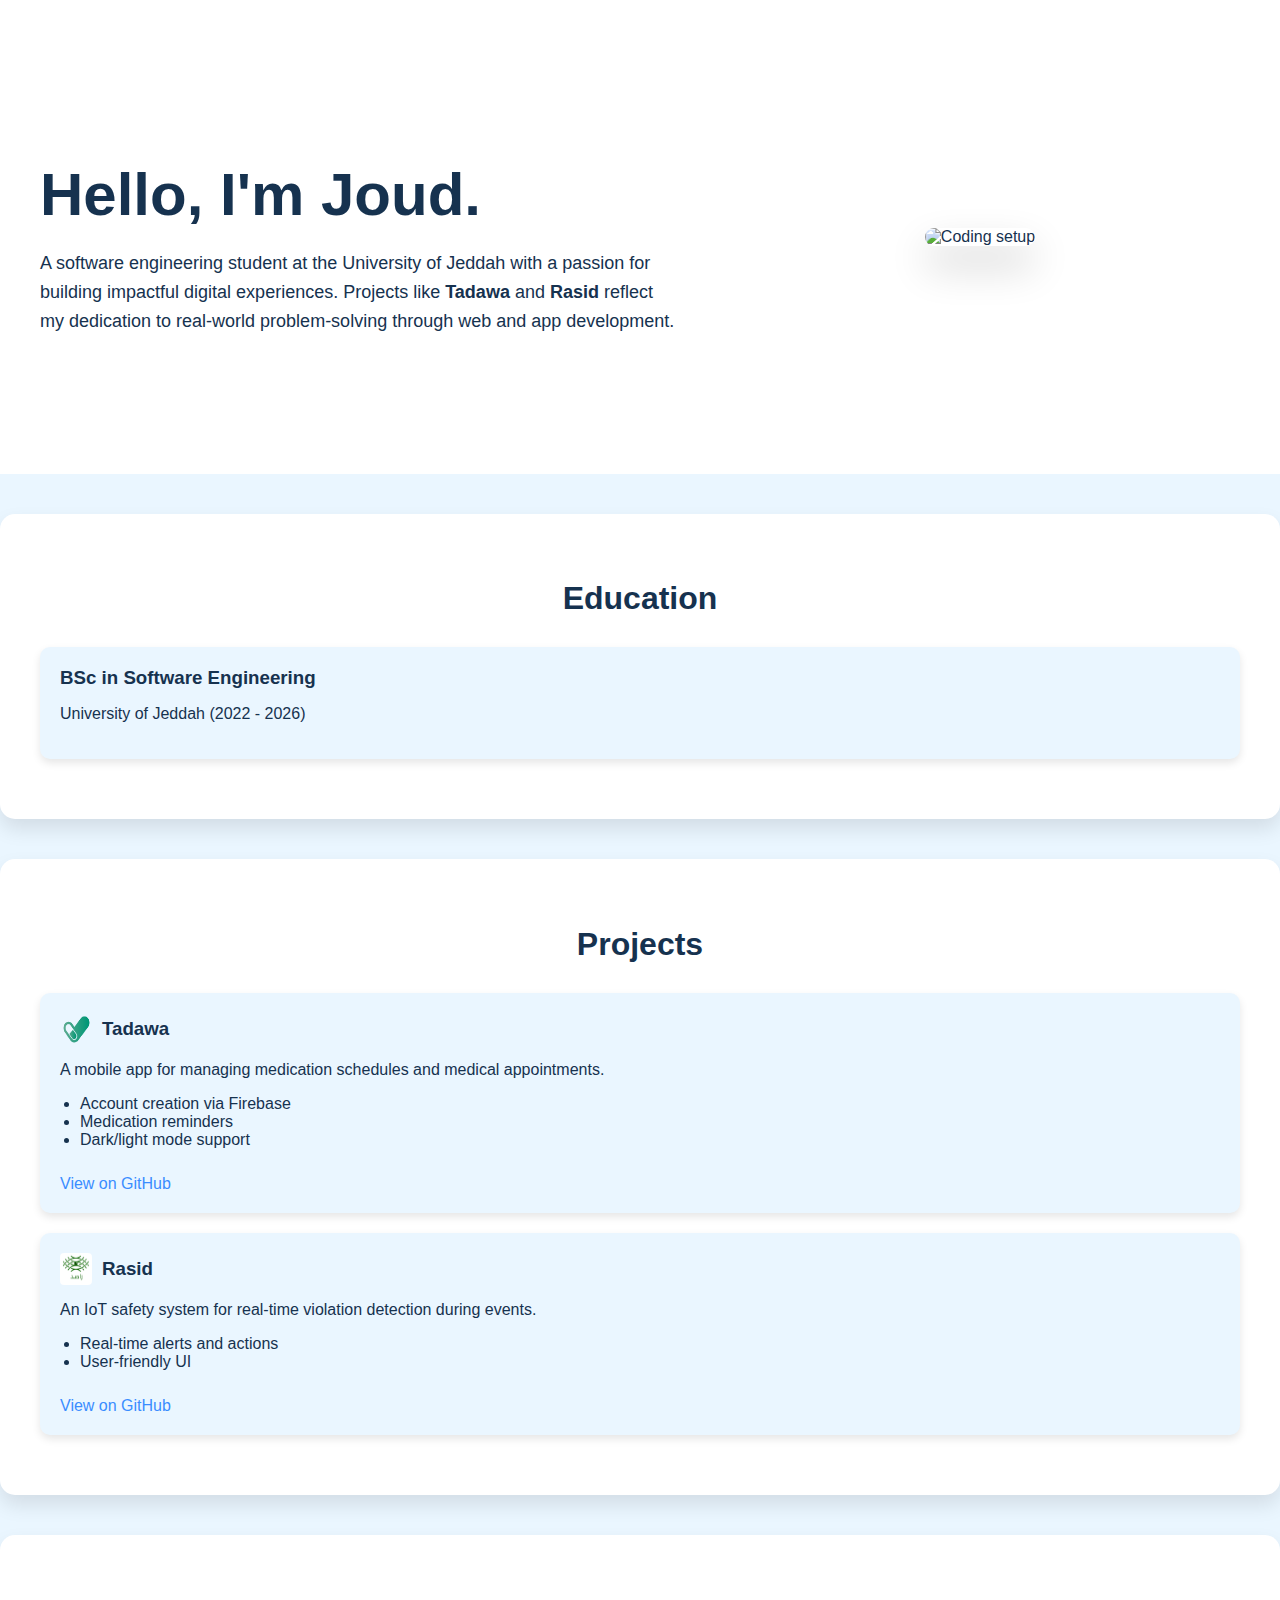
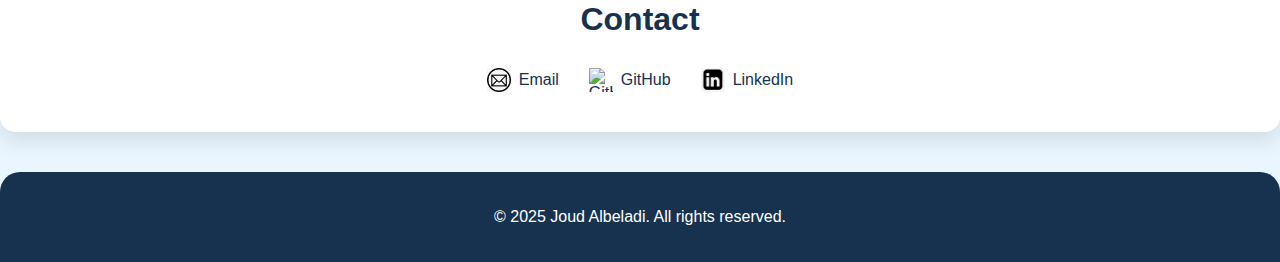
==== index.html @ 102a5fe9 "changed file name" ====
<!DOCTYPE html>
<html lang="en">

<head>
    <meta charset="UTF-8" />
    <meta name="viewport" content="width=device-width, initial-scale=1.0" />
    <title>Joud Albeladi | Portfolio</title>
    <link rel="styleSheet" href="styleSheet.css" />
</head>

<body>
    <header class="header">
        <div class="container welcome">
            <div class="text">
                <h1>Hello, I'm Joud.</h1>
                <p>A software engineering student at the University of Jeddah with a passion for building impactful
                    digital experiences. Projects like <strong>Tadawa</strong> and <strong>Rasid</strong> reflect my
                    dedication to real-world problem-solving through web and app development.</p>
            </div>
            <div class="image">
                <img src="labtop2.JPG" alt="Coding setup" />
            </div>
        </div>
    </header>

    <main>
        <section class="education section">
            <h2>Education</h2>
            <div class="card">
                <h3>BSc in Software Engineering</h3>
                <p>University of Jeddah (2022 - 2026)</p>
            </div>
        </section>

        <section class="projects section">
            <h2>Projects</h2>
            <div class="card">
                <div class="project-header">
                    <img src="tadawaLogo.png" alt="Tadawa logo" class="logo" />
                    <h3>Tadawa</h3>
                </div>
                <p>A mobile app for managing medication schedules and medical appointments.</p>
                <ul>
                    <li>Account creation via Firebase</li>
                    <li>Medication reminders</li>
                    <li>Dark/light mode support</li>
                </ul>
                <a href="https://github.com/AreejAljuhani/Tadawa-app" target="_blank">View on GitHub</a>
            </div>

            <div class="card">
                <div class="project-header">
                    <img src="RasidLogo.png" alt="Rasid logo" class="logo" />
                    <h3>Rasid</h3>
                </div>
                <p>An IoT safety system for real-time violation detection during events.</p>
                <ul>
                    <li>Real-time alerts and actions</li>
                    <li>User-friendly UI</li>
                </ul>
                <a href="https://github.com/Majd-sud/RASID" target="_blank">View on GitHub</a>
            </div>
        </section>

        <section class="contact section">
            <h2>Contact</h2>
            <div class="social-links">
                <a href="mailto:ajoud7101@gmai.com" target="_blank">
                    <img src="email-icon.png" alt="Email icon" /> Email
                </a>
                <a href="https://github.com/joud-7101" target="_blank">
                    <img src="hithubIcon.JPG" alt="GitHub icon" /> GitHub
                </a>
                <a href="https://www.linkedin.com/in/joud-albeladi-b42479322/" target="_blank">
                    <img src="lindinIcon.png" alt="LinkedIn icon" /> LinkedIn
                </a>
            </div>
        </section>
    </main>

    <footer class="footer">
        <p>&copy; 2025 Joud Albeladi. All rights reserved.</p>
    </footer>
</body>

</html>
---- styleSheet.css ----
/* Base Styles */
body {
    font-family: 'Segoe UI', sans-serif;
    background-color: #EAF6FF;
    margin: 0;
    padding: 0;
    color: #16324F;
}

img {
    max-width: 100%;
    height: auto;
}

/* Reusable Layout */
.container {
    max-width: 1200px;
    margin: 0 auto;
    padding: 20px;
}

/* Header Section */
.header {
    background-color: #fff;
    padding: 100px 20px;
    display: flex;
    align-items: center;
    justify-content: center;
    text-align: left;
}

.welcome {
    display: flex;
    flex-wrap: wrap;
    align-items: center;
    gap: 40px;
}

.welcome .text {
    flex: 1 1 50%;
}

.welcome .text h1 {
    font-size: 60px;
    margin-bottom: 20px;
}

.welcome .text p {
    font-size: 18px;
    line-height: 1.6;
}

.welcome .image {
    flex: 1 1 40%;
    text-align: center;
}

.welcome img {
    border-radius: 20px;
    box-shadow: 0 20px 40px rgba(0, 0, 0, 0.2);
    transition: transform 0.3s;
}

.welcome img:hover {
    transform: scale(1.05);
}

/* Section Styles */
.section {
    background-color: #fff;
    margin: 40px auto;
    padding: 40px;
    border-radius: 15px;
    box-shadow: 0 10px 20px rgba(0, 0, 0, 0.1);
    transition: transform 0.3s ease, box-shadow 0.3s ease;
}

.section h2 {
    text-align: center;
    font-size: 32px;
    margin-bottom: 30px;
}

/* Hover Bounce for Education and Projects */
.education:hover,
.projects:hover {
    transform: translateY(-10px);
    box-shadow: 0 14px 28px rgba(0, 0, 0, 0.15);
}

/* Cards */
.card {
    background-color: #EAF6FF;
    padding: 20px;
    border-radius: 10px;
    margin-bottom: 20px;
    box-shadow: 0 4px 8px rgba(0, 0, 0, 0.1);
    transition: box-shadow 0.3s;
}

.card:hover {
    box-shadow: 0 8px 16px rgba(0, 0, 0, 0.2);
}

.project-header {
    display: flex;
    align-items: center;
    gap: 10px;
    margin-bottom: 10px;
}

.project-header .logo {
    width: 32px;
    height: 32px;
    border-radius: 4px;
}

.card h3 {
    margin: 0;
}

.card ul {
    padding-left: 20px;
    margin-top: 10px;
}

.card a {
    display: inline-block;
    margin-top: 10px;
    color: #3A8DFF;
    text-decoration: none;
}

.card a:hover {
    color: #A3FF67;
}

/* Social Links */
.social-links {
    display: flex;
    justify-content: center;
    gap: 30px;
    flex-wrap: wrap;
    margin-top: 20px;
}

.social-links a {
    display: flex;
    align-items: center;
    gap: 8px;
    text-decoration: none;
    color: #16324F;
}

.social-links img {
    width: 24px;
    height: 24px;
}

/* Footer */
.footer {
    text-align: center;
    padding: 20px;
    background-color: #16324F;
    color: #fff;
    margin-top: 30px;
    border-top-left-radius: 20px;
    border-top-right-radius: 20px;
}

/* Responsive Design */
@media (max-width: 768px) {
    .welcome {
        flex-direction: column;
        text-align: center;
    }

    .welcome .text h1 {
        font-size: 40px;
    }

    .section {
        padding: 25px;
        margin: 20px;
    }

    .card {
        padding: 15px;
    }

    .social-links {
        flex-direction: column;
        gap: 20px;
    }
}
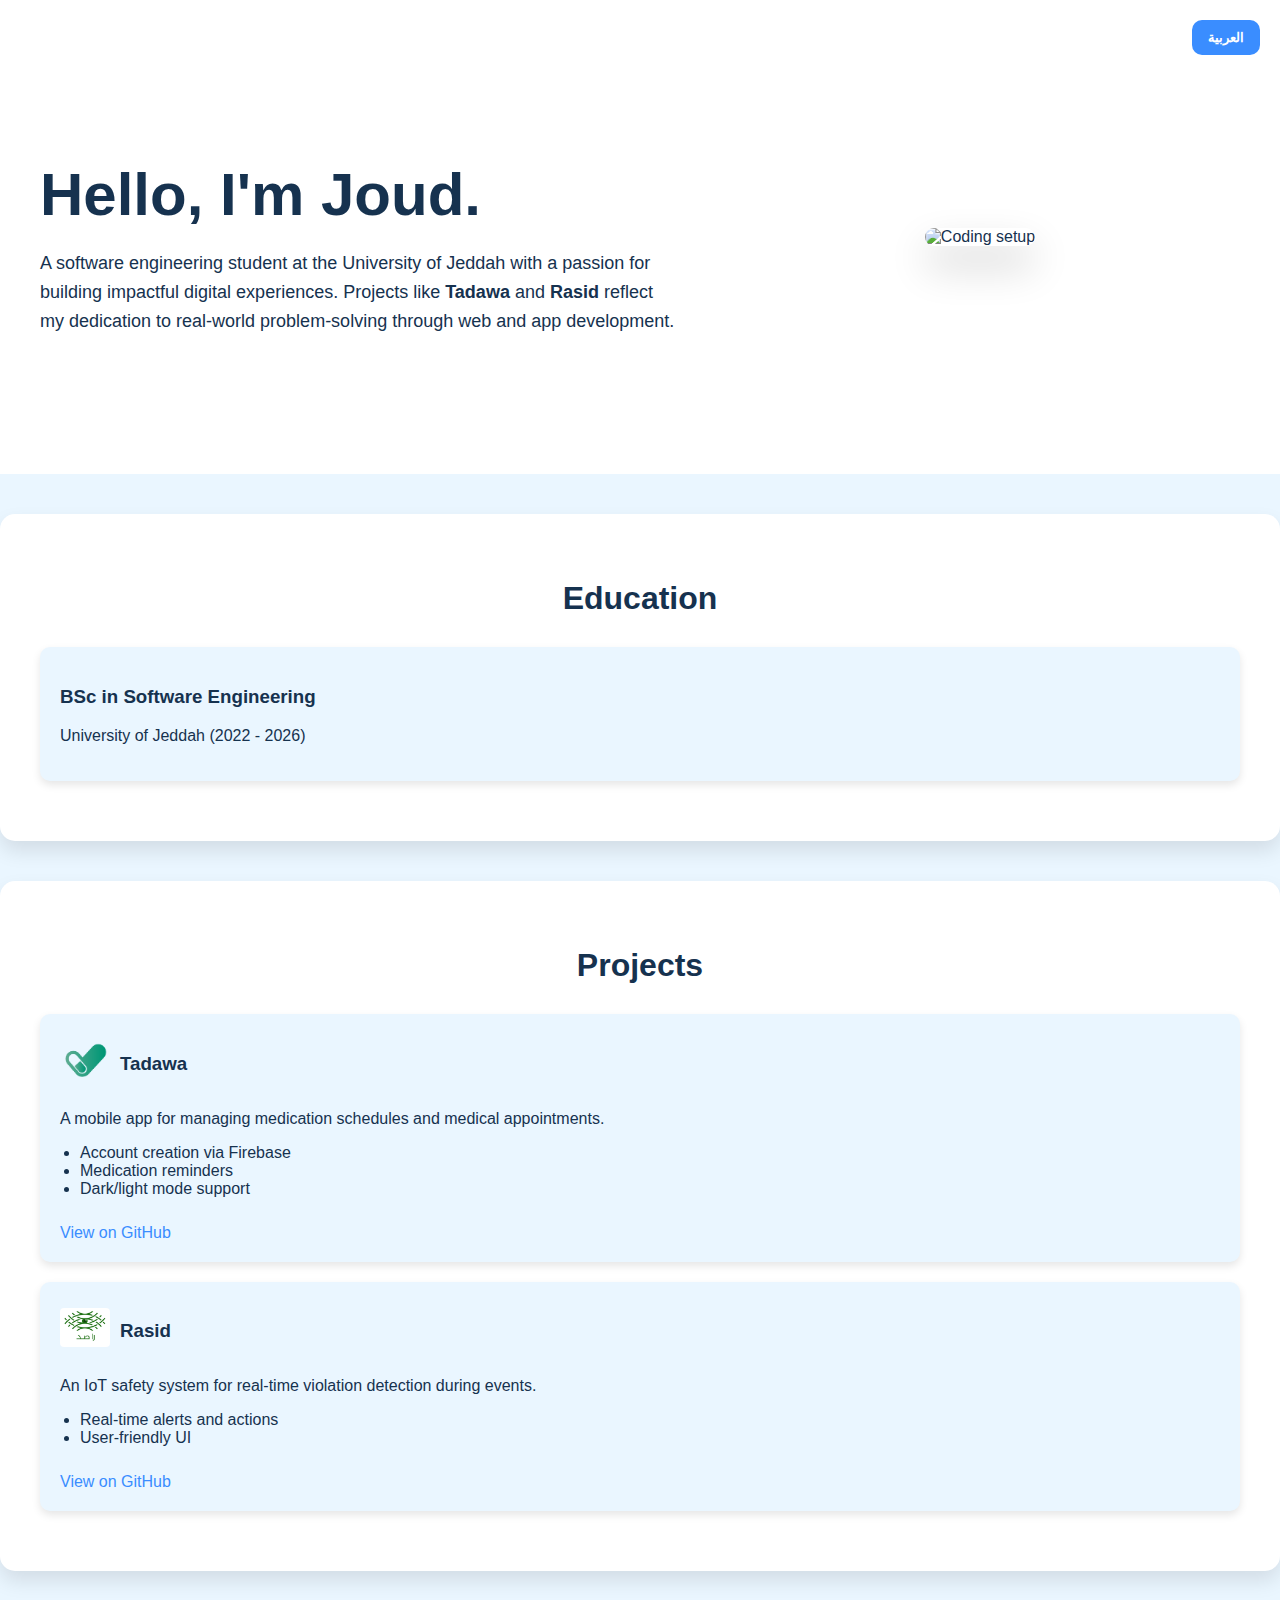
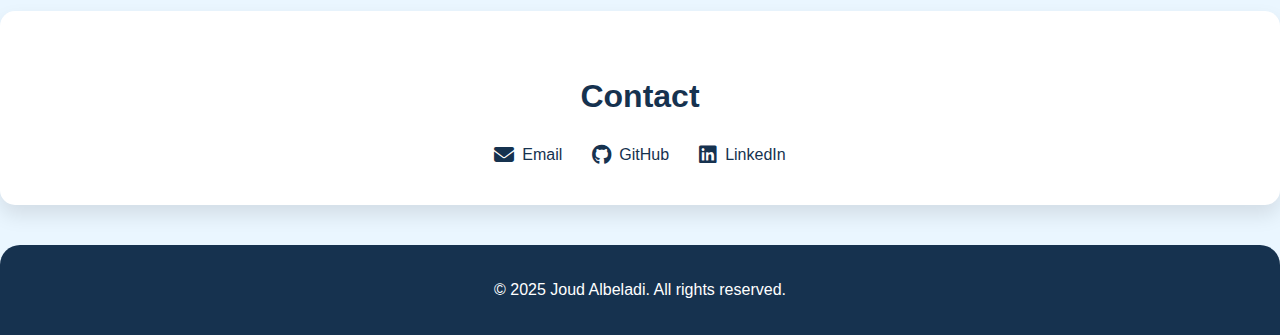
==== commit 70677906: "added arabic language" ====
--- a/index.html
+++ b/index.html
@@ -5,10 +5,15 @@
     <meta charset="UTF-8" />
     <meta name="viewport" content="width=device-width, initial-scale=1.0" />
     <title>Joud Albeladi | Portfolio</title>
-    <link rel="styleSheet" href="styleSheet.css" />
+    <link rel="stylesheet" href="styleSheet.css" />
+    <link rel="stylesheet" href="https://cdnjs.cloudflare.com/ajax/libs/font-awesome/6.5.0/css/all.min.css" />
 </head>
 
 <body>
+    <div class="language-switch">
+        <button onclick="window.location.href='index-ar.html'">العربية</button>
+    </div>
+
     <header class="header">
         <div class="container welcome">
             <div class="text">
@@ -18,7 +23,7 @@
                     dedication to real-world problem-solving through web and app development.</p>
             </div>
             <div class="image">
-                <img src="labtop2.JPG" alt="Coding setup" />
+                <img src="avataaars.PNG" alt="Coding setup" />
             </div>
         </div>
     </header>
@@ -65,15 +70,10 @@
         <section class="contact section">
             <h2>Contact</h2>
             <div class="social-links">
-                <a href="mailto:ajoud7101@gmai.com" target="_blank">
-                    <img src="email-icon.png" alt="Email icon" /> Email
-                </a>
-                <a href="https://github.com/joud-7101" target="_blank">
-                    <img src="hithubIcon.JPG" alt="GitHub icon" /> GitHub
-                </a>
-                <a href="https://www.linkedin.com/in/joud-albeladi-b42479322/" target="_blank">
-                    <img src="lindinIcon.png" alt="LinkedIn icon" /> LinkedIn
-                </a>
+                <a href="mailto:ajoud7101@gmai.com" target="_blank"><i class="fas fa-envelope"></i> Email</a>
+                <a href="https://github.com/joud-7101" target="_blank"><i class="fab fa-github"></i> GitHub</a>
+                <a href="https://www.linkedin.com/in/joud-albeladi-b42479322/" target="_blank"><i
+                        class="fab fa-linkedin"></i> LinkedIn</a>
             </div>
         </section>
     </main>
--- a/styleSheet.css
+++ b/styleSheet.css
@@ -12,13 +12,33 @@
     height: auto;
 }
 
-/* Reusable Layout */
 .container {
     max-width: 1200px;
     margin: 0 auto;
     padding: 20px;
 }
 
+.language-switch {
+    position: absolute;
+    top: 20px;
+    right: 20px;
+    z-index: 1000;
+}
+
+.language-switch button {
+    background-color: #3A8DFF;
+    color: #fff;
+    border: none;
+    padding: 10px 16px;
+    border-radius: 10px;
+    cursor: pointer;
+    font-weight: bold;
+}
+
+.language-switch button:hover {
+    background-color: #2a6dcc;
+}
+
 /* Header Section */
 .header {
     background-color: #fff;
@@ -65,7 +85,7 @@
     transform: scale(1.05);
 }
 
-/* Section Styles */
+/* Sections */
 .section {
     background-color: #fff;
     margin: 40px auto;
@@ -79,13 +99,6 @@
     text-align: center;
     font-size: 32px;
     margin-bottom: 30px;
-}
-
-/* Hover Bounce for Education and Projects */
-.education:hover,
-.projects:hover {
-    transform: translateY(-10px);
-    box-shadow: 0 14px 28px rgba(0, 0, 0, 0.15);
 }
 
 /* Cards */
@@ -115,10 +128,6 @@
     border-radius: 4px;
 }
 
-.card h3 {
-    margin: 0;
-}
-
 .card ul {
     padding-left: 20px;
     margin-top: 10px;
@@ -150,11 +159,12 @@
     gap: 8px;
     text-decoration: none;
     color: #16324F;
-}
-
-.social-links img {
-    width: 24px;
-    height: 24px;
+    font-weight: 500;
+    font-size: 16px;
+}
+
+.social-links i {
+    font-size: 20px;
 }
 
 /* Footer */
@@ -168,7 +178,7 @@
     border-top-right-radius: 20px;
 }
 
-/* Responsive Design */
+/* Responsive */
 @media (max-width: 768px) {
     .welcome {
         flex-direction: column;
@@ -192,4 +202,43 @@
         flex-direction: column;
         gap: 20px;
     }
+}
+
+/* RTL Support */
+html[dir="rtl"] {
+    direction: rtl;
+    text-align: right;
+}
+
+html[dir="rtl"] .project-header {
+    flex-direction: column;
+    /* Stack vertically */
+    align-items: flex-end;
+    /* Align to the right */
+    text-align: right;
+    /* Ensure text is right-aligned */
+}
+
+
+html[dir="rtl"] .social-links a {
+    flex-direction: row-reverse;
+}
+
+html[dir="rtl"] .card ul {
+    padding-right: 20px;
+    padding-left: 0;
+}
+
+/* Stack the logo above the title and align right in RTL */
+html[dir="rtl"] .project-header-content {
+    display: flex;
+    flex-direction: column;
+    align-items: flex-end;
+    text-align: right;
+}
+
+.project-header .logo {
+    width: 50px;
+    height: auto;
+    margin-bottom: 8px;
 }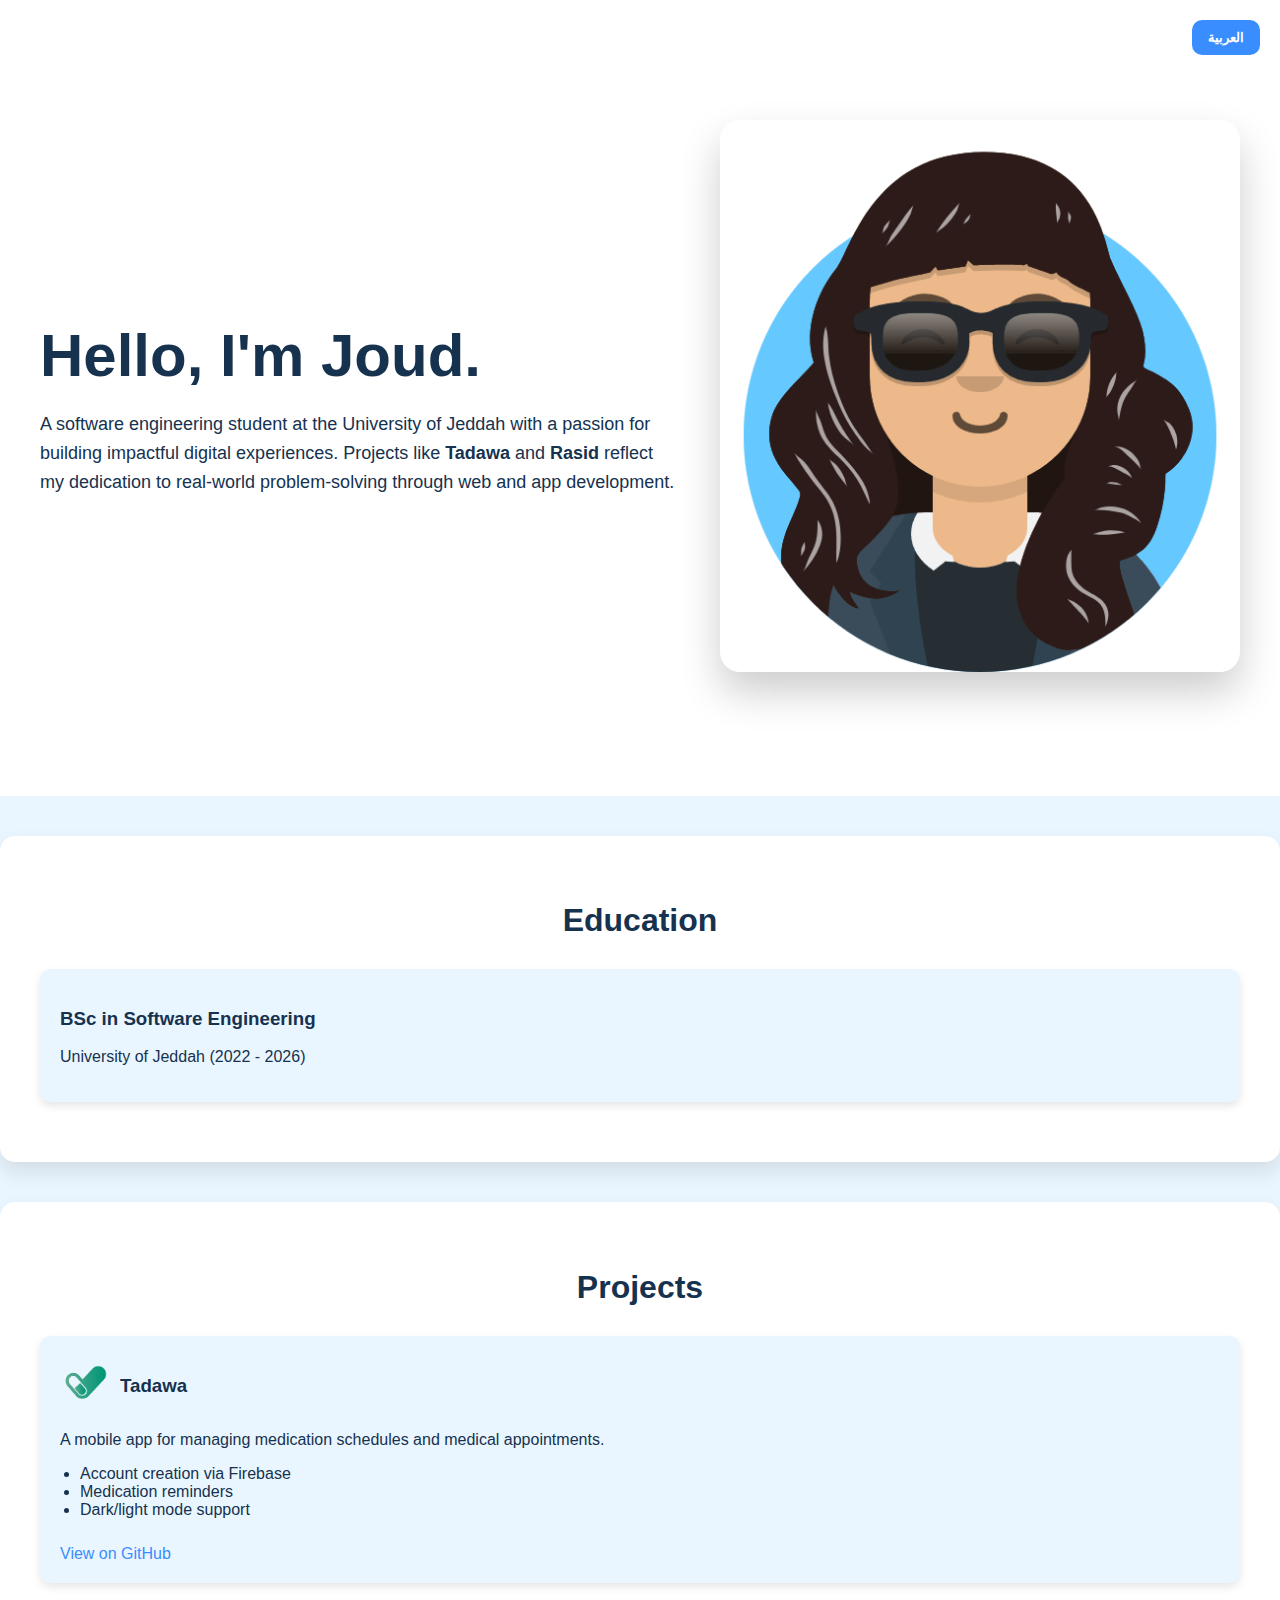
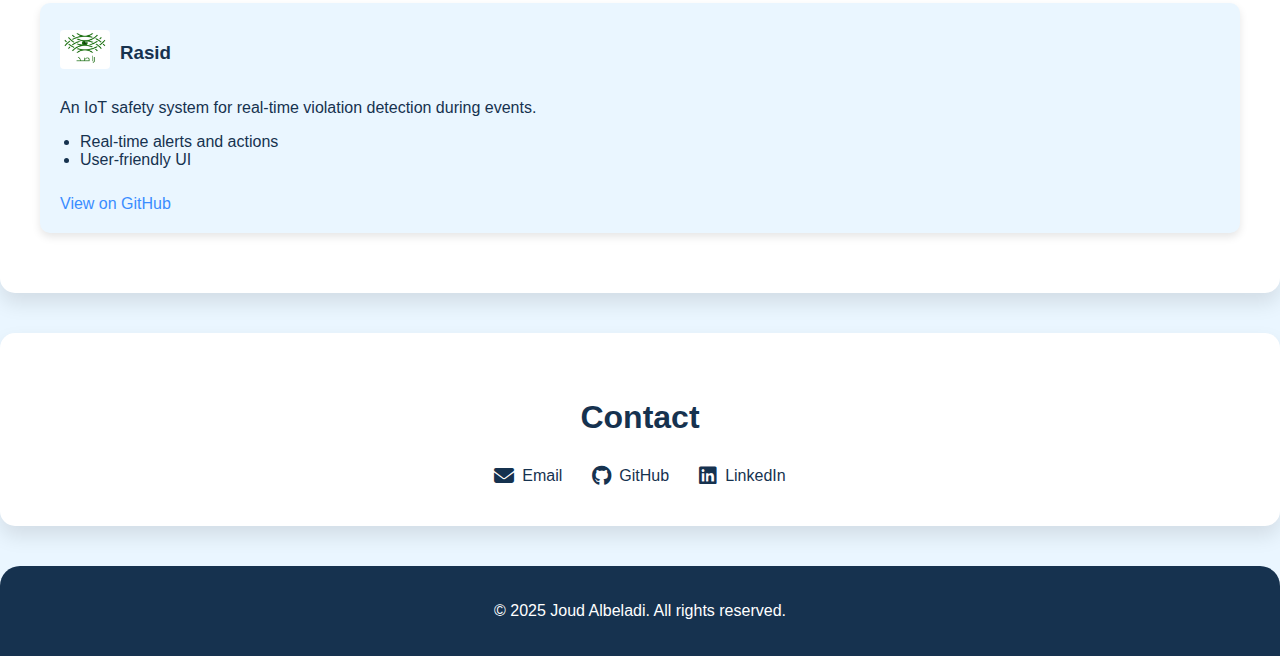
==== commit 78ab066e: "trying to fixing avatar" ====
--- a/index.html
+++ b/index.html
@@ -23,7 +23,7 @@
                     dedication to real-world problem-solving through web and app development.</p>
             </div>
             <div class="image">
-                <img src="avataaars.PNG" alt="Coding setup" />
+                <img src="avataaars.png" alt=" avatar" />
             </div>
         </div>
     </header>
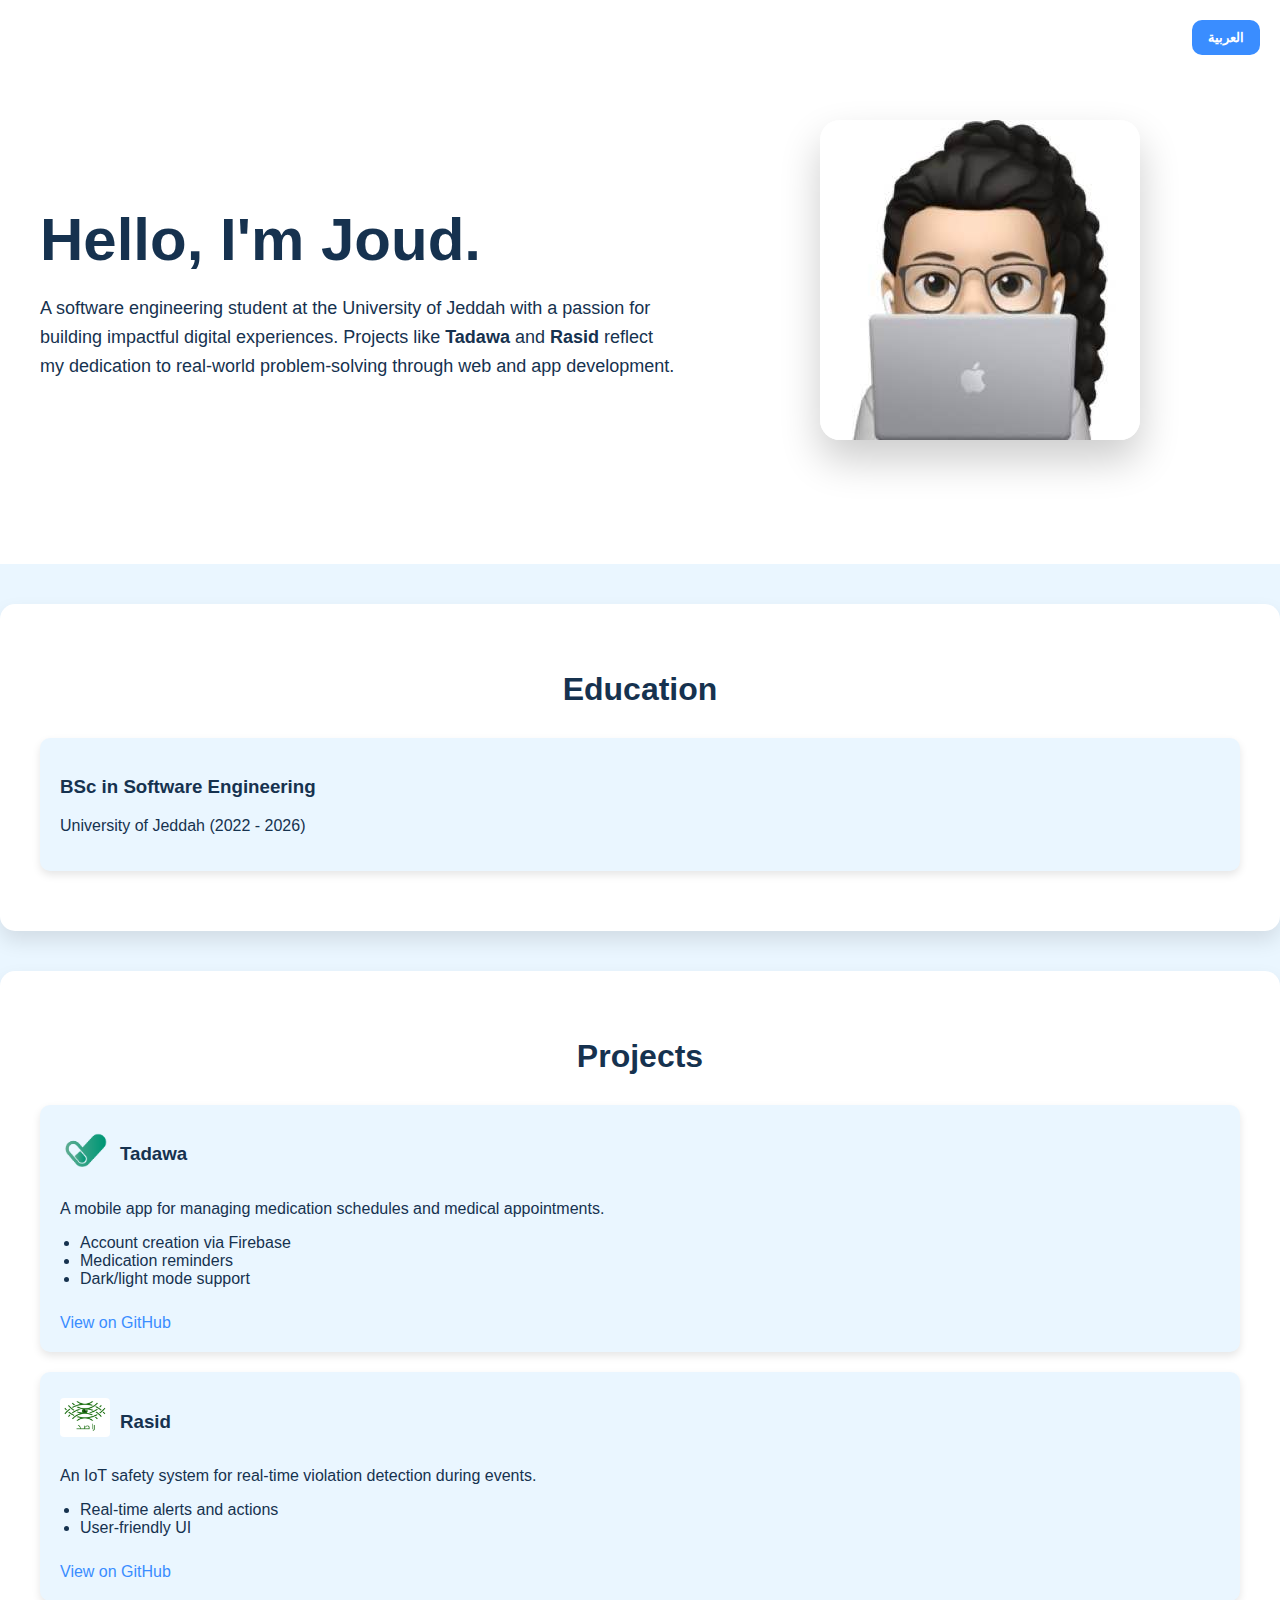
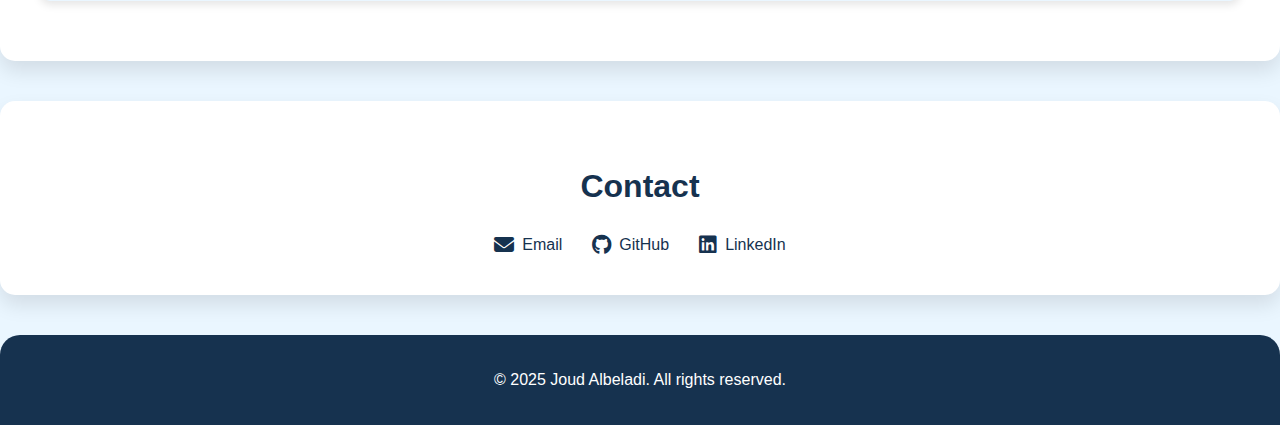
==== commit 9614dd26: "changed avatar" ====
--- a/index.html
+++ b/index.html
@@ -23,7 +23,7 @@
                     dedication to real-world problem-solving through web and app development.</p>
             </div>
             <div class="image">
-                <img src="avataaars.png" alt=" avatar" />
+                <img src="/media/avatar.jpg" alt=" avatar" />
             </div>
         </div>
     </header>
@@ -41,7 +41,7 @@
             <h2>Projects</h2>
             <div class="card">
                 <div class="project-header">
-                    <img src="tadawaLogo.png" alt="Tadawa logo" class="logo" />
+                    <img src="media/tadawaLogo.png" alt="Tadawa logo" class="logo" />
                     <h3>Tadawa</h3>
                 </div>
                 <p>A mobile app for managing medication schedules and medical appointments.</p>
@@ -55,7 +55,7 @@
 
             <div class="card">
                 <div class="project-header">
-                    <img src="RasidLogo.png" alt="Rasid logo" class="logo" />
+                    <img src="media/RasidLogo.png" alt="Rasid logo" class="logo" />
                     <h3>Rasid</h3>
                 </div>
                 <p>An IoT safety system for real-time violation detection during events.</p>
--- a/styleSheet.css
+++ b/styleSheet.css
@@ -141,7 +141,7 @@
 }
 
 .card a:hover {
-    color: #A3FF67;
+    color: #284e6d;
 }
 
 /* Social Links */
